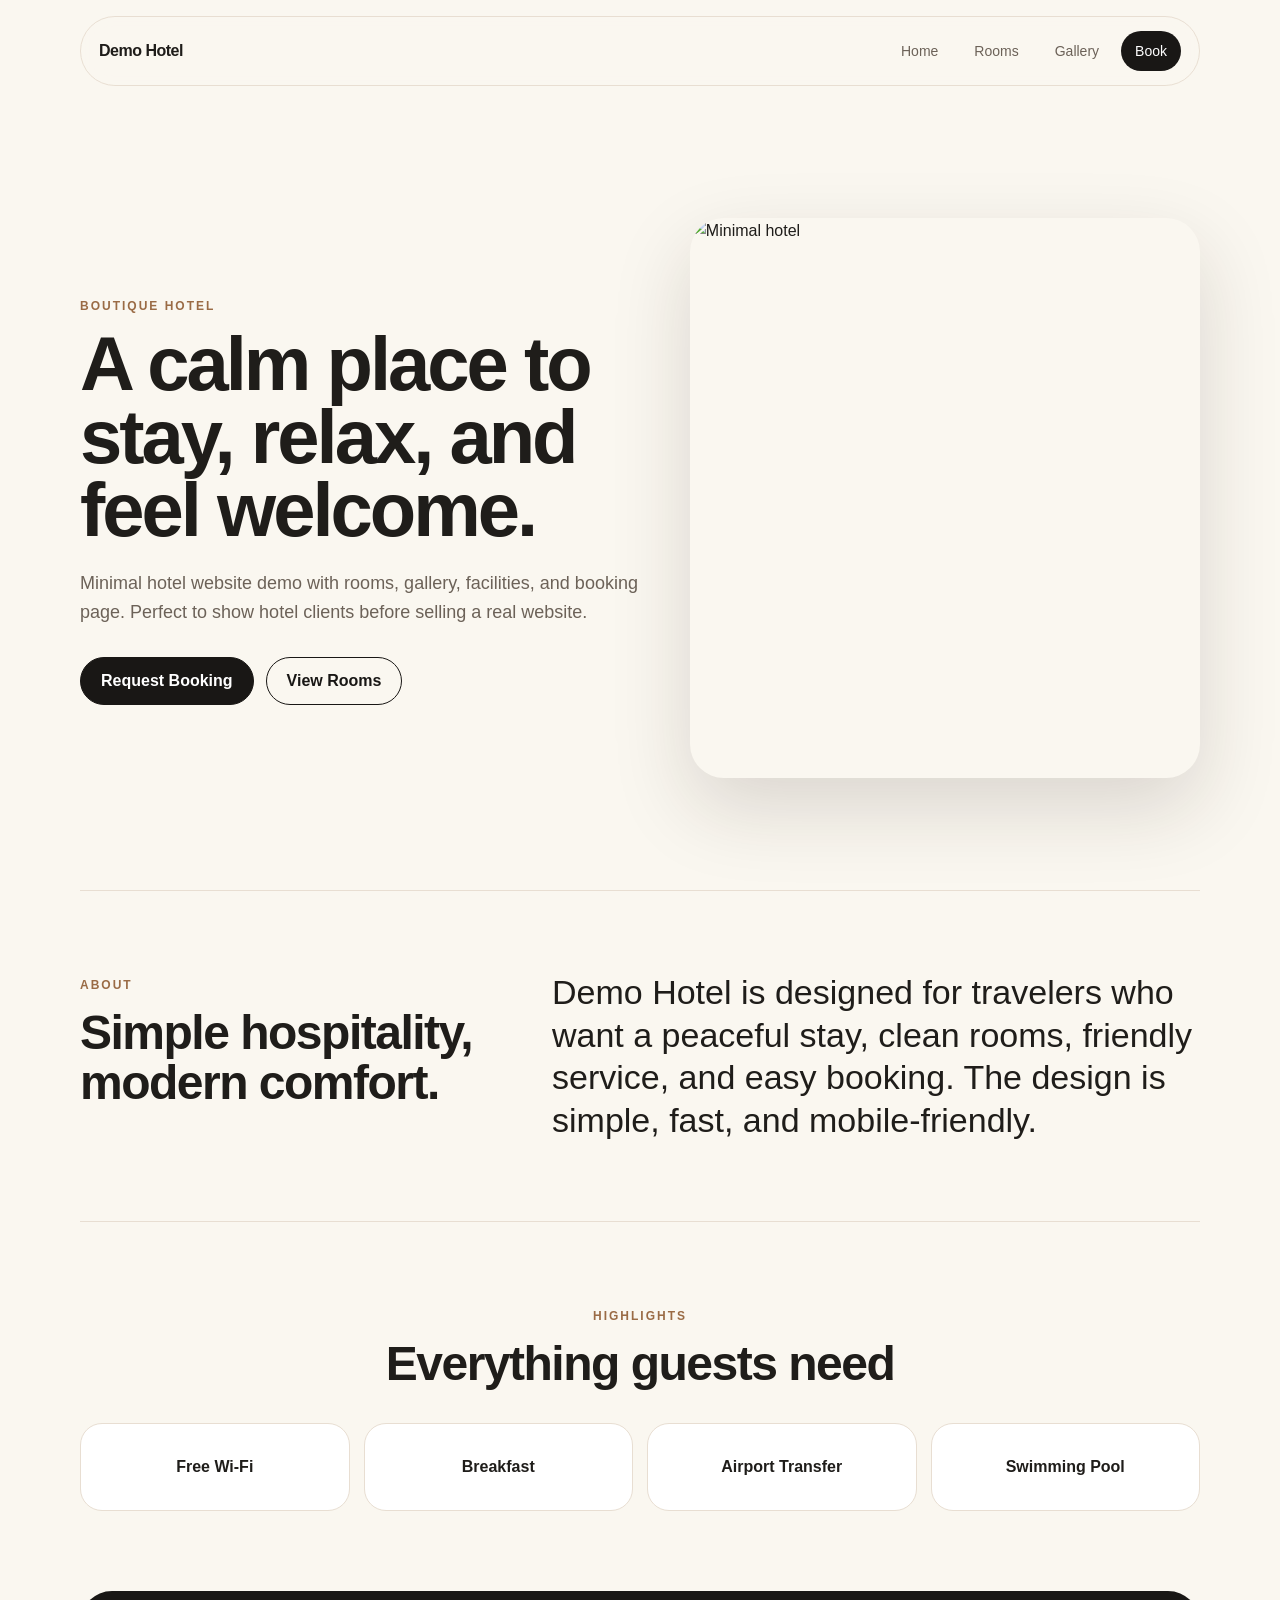
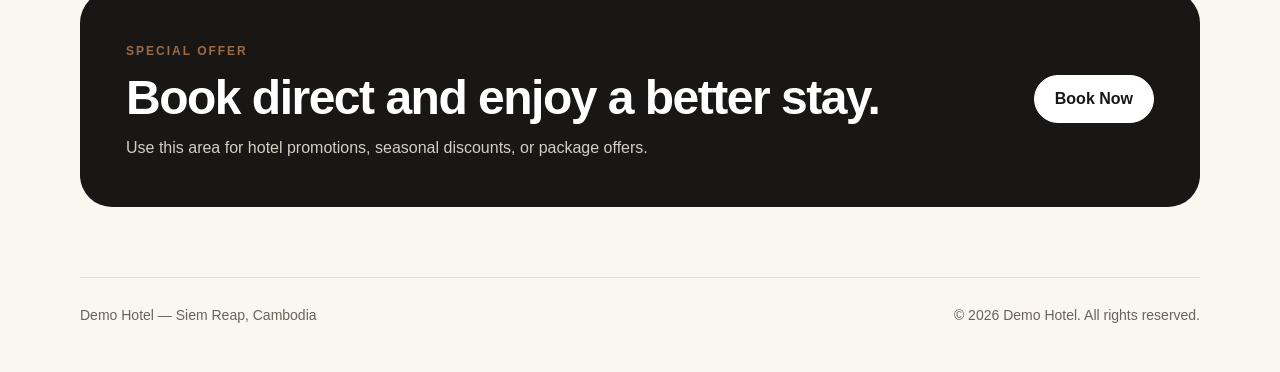
==== index.html @ 99134da5 "first upload" ====
<!DOCTYPE html>
<html lang="en">
<head>
  <meta charset="UTF-8" />
  <meta name="viewport" content="width=device-width, initial-scale=1.0" />
  <title>Demo Hotel | Minimal Boutique Stay</title>
  <link rel="stylesheet" href="style.css" />
</head>
<body>
  <header class="header">
    <a href="index.html" class="logo">Demo Hotel</a>
    <button class="menu-btn" id="menuBtn">☰</button>
    <nav class="nav" id="navMenu">
      <a href="index.html">Home</a>
      <a href="rooms.html">Rooms</a>
      <a href="gallery.html">Gallery</a>
      <a href="booking.html" class="nav-cta">Book</a>
    </nav>
  </header>

  <main>
    <section class="hero">
      <div class="hero-text reveal">
        <span class="eyebrow">Boutique Hotel</span>
        <h1>A calm place to stay, relax, and feel welcome.</h1>
        <p>Minimal hotel website demo with rooms, gallery, facilities, and booking page. Perfect to show hotel clients before selling a real website.</p>
        <div class="hero-actions">
          <a href="booking.html" class="btn primary">Request Booking</a>
          <a href="rooms.html" class="btn secondary">View Rooms</a>
        </div>
      </div>
      <div class="hero-card reveal">
        <img src="https://images.unsplash.com/photo-1564501049412-61c2a3083791?auto=format&fit=crop&w=1200&q=80" alt="Minimal hotel" />
      </div>
    </section>

    <section class="section two-col">
      <div class="reveal">
        <span class="eyebrow">About</span>
        <h2>Simple hospitality, modern comfort.</h2>
      </div>
      <p class="large-text reveal">Demo Hotel is designed for travelers who want a peaceful stay, clean rooms, friendly service, and easy booking. The design is simple, fast, and mobile-friendly.</p>
    </section>

    <section class="section">
      <div class="section-head reveal">
        <span class="eyebrow">Highlights</span>
        <h2>Everything guests need</h2>
      </div>
      <div class="feature-grid">
        <div class="feature reveal">Free Wi-Fi</div>
        <div class="feature reveal">Breakfast</div>
        <div class="feature reveal">Airport Transfer</div>
        <div class="feature reveal">Swimming Pool</div>
      </div>
    </section>

    <section class="section split-box reveal">
      <div>
        <span class="eyebrow">Special Offer</span>
        <h2>Book direct and enjoy a better stay.</h2>
        <p>Use this area for hotel promotions, seasonal discounts, or package offers.</p>
      </div>
      <a href="booking.html" class="btn primary">Book Now</a>
    </section>
  </main>

  <footer class="footer">
    <p>Demo Hotel — Siem Reap, Cambodia</p>
    <p>© 2026 Demo Hotel. All rights reserved.</p>
  </footer>

  <script src="script.js"></script>
</body>
</html>
---- style.css ----
* {
  margin: 0;
  padding: 0;
  box-sizing: border-box;
}

:root {
  --bg: #faf7f0;
  --card: #ffffff;
  --text: #1f1d1a;
  --muted: #6c6258;
  --line: #e8ded2;
  --accent: #9a6b45;
  --dark: #191715;
}

html {
  scroll-behavior: smooth;
}

body {
  font-family: Arial, Helvetica, sans-serif;
  background: var(--bg);
  color: var(--text);
  line-height: 1.6;
}

img {
  max-width: 100%;
  display: block;
}

.header {
  width: min(1120px, calc(100% - 32px));
  margin: 16px auto 0;
  padding: 14px 18px;
  display: flex;
  align-items: center;
  justify-content: space-between;
  position: sticky;
  top: 16px;
  background: rgba(250, 247, 240, 0.9);
  backdrop-filter: blur(14px);
  border: 1px solid var(--line);
  border-radius: 999px;
  z-index: 20;
}

.logo {
  color: var(--text);
  text-decoration: none;
  font-weight: 800;
  letter-spacing: -0.5px;
}

.nav {
  display: flex;
  align-items: center;
  gap: 8px;
}

.nav a {
  color: var(--muted);
  text-decoration: none;
  padding: 9px 14px;
  border-radius: 999px;
  font-size: 14px;
}

.nav a:hover,
.nav .nav-cta {
  color: white;
  background: var(--dark);
}

.menu-btn {
  display: none;
  border: 0;
  background: var(--dark);
  color: white;
  width: 40px;
  height: 40px;
  border-radius: 50%;
  font-size: 19px;
}

.hero,
.section,
.page-title {
  width: min(1120px, calc(100% - 32px));
  margin: 0 auto;
}

.hero {
  min-height: calc(100vh - 96px);
  display: grid;
  grid-template-columns: 1.05fr 0.95fr;
  gap: 46px;
  align-items: center;
  padding: 80px 0 60px;
}

.eyebrow {
  display: inline-block;
  color: var(--accent);
  font-size: 12px;
  font-weight: 800;
  letter-spacing: 2px;
  text-transform: uppercase;
  margin-bottom: 12px;
}

h1 {
  font-size: clamp(42px, 7vw, 76px);
  line-height: 0.96;
  letter-spacing: -3px;
  margin-bottom: 22px;
}

h2 {
  font-size: clamp(30px, 4vw, 48px);
  line-height: 1.05;
  letter-spacing: -1.5px;
}

p {
  color: var(--muted);
}

.hero-text p {
  max-width: 560px;
  font-size: 18px;
}

.hero-actions {
  display: flex;
  gap: 12px;
  margin-top: 30px;
  flex-wrap: wrap;
}

.btn {
  display: inline-flex;
  justify-content: center;
  align-items: center;
  min-height: 48px;
  padding: 0 20px;
  border-radius: 999px;
  text-decoration: none;
  font-weight: 700;
  border: 1px solid var(--dark);
}

.btn.primary {
  background: var(--dark);
  color: white;
}

.btn.secondary {
  color: var(--dark);
}

.hero-card img {
  height: 560px;
  width: 100%;
  object-fit: cover;
  border-radius: 34px;
  box-shadow: 0 30px 80px rgba(40, 30, 20, 0.15);
}

.section {
  padding: 80px 0;
}

.two-col {
  display: grid;
  grid-template-columns: 0.8fr 1.2fr;
  gap: 40px;
  border-top: 1px solid var(--line);
  border-bottom: 1px solid var(--line);
}

.large-text {
  font-size: clamp(22px, 3vw, 34px);
  line-height: 1.25;
  color: var(--text);
}

.section-head {
  text-align: center;
  margin-bottom: 34px;
}

.feature-grid {
  display: grid;
  grid-template-columns: repeat(4, 1fr);
  gap: 14px;
}

.feature {
  background: var(--card);
  border: 1px solid var(--line);
  border-radius: 22px;
  padding: 30px;
  text-align: center;
  font-weight: 700;
}

.split-box {
  background: var(--dark);
  color: white;
  padding: 46px;
  border-radius: 32px;
  display: flex;
  align-items: center;
  justify-content: space-between;
  gap: 24px;
  margin-bottom: 70px;
}

.split-box p {
  color: #d4cdc4;
  margin-top: 12px;
}

.split-box .btn.primary {
  background: white;
  color: var(--dark);
  border-color: white;
  flex-shrink: 0;
}

.page-title {
  padding: 88px 0 30px;
  text-align: center;
}

.page-title p {
  max-width: 640px;
  margin: 0 auto;
  font-size: 18px;
}

.room-grid {
  display: grid;
  gap: 22px;
}

.room-card {
  display: grid;
  grid-template-columns: 320px 1fr;
  gap: 28px;
  background: var(--card);
  border: 1px solid var(--line);
  border-radius: 28px;
  padding: 18px;
  align-items: center;
}

.room-card img {
  height: 230px;
  width: 100%;
  object-fit: cover;
  border-radius: 20px;
}

.room-card p {
  margin: 12px 0;
}

.room-card strong {
  display: block;
  margin-bottom: 10px;
  color: var(--accent);
}

.text-link {
  color: var(--dark);
  font-weight: 800;
  text-decoration: none;
}

.gallery-grid {
  display: grid;
  grid-template-columns: repeat(3, 1fr);
  gap: 16px;
}

.gallery-grid img {
  width: 100%;
  height: 310px;
  object-fit: cover;
  border-radius: 24px;
}

.booking-layout {
  display: grid;
  grid-template-columns: 1.2fr 0.8fr;
  gap: 24px;
  align-items: start;
}

.booking-form,
.contact-box {
  background: var(--card);
  border: 1px solid var(--line);
  border-radius: 28px;
  padding: 26px;
}

.booking-form {
  display: grid;
  gap: 16px;
}

.booking-form label {
  display: grid;
  gap: 8px;
  font-weight: 700;
}

.form-row {
  display: grid;
  grid-template-columns: 1fr 1fr;
  gap: 14px;
}

input,
select,
button {
  width: 100%;
  border: 1px solid var(--line);
  background: #fffaf4;
  padding: 15px 16px;
  border-radius: 16px;
  font: inherit;
}

button {
  background: var(--dark);
  color: white;
  cursor: pointer;
  font-weight: 800;
}

.contact-box h2 {
  margin-bottom: 18px;
}

.contact-box p {
  margin-bottom: 12px;
}

.footer {
  width: min(1120px, calc(100% - 32px));
  margin: 0 auto 20px;
  padding: 26px 0;
  border-top: 1px solid var(--line);
  display: flex;
  justify-content: space-between;
  gap: 20px;
  font-size: 14px;
}

.reveal {
  opacity: 0;
  transform: translateY(24px);
  transition: 0.7s ease;
}

.reveal.active {
  opacity: 1;
  transform: translateY(0);
}

@media (max-width: 820px) {
  .menu-btn {
    display: block;
  }

  .nav {
    display: none;
    position: absolute;
    top: 62px;
    left: 0;
    right: 0;
    background: var(--bg);
    border: 1px solid var(--line);
    border-radius: 24px;
    padding: 12px;
    flex-direction: column;
    align-items: stretch;
  }

  .nav.show {
    display: flex;
  }

  .nav a {
    text-align: center;
  }

  .hero,
  .two-col,
  .booking-layout,
  .room-card {
    grid-template-columns: 1fr;
  }

  .hero {
    padding-top: 60px;
  }

  .hero-card img {
    height: 380px;
  }

  .feature-grid,
  .gallery-grid {
    grid-template-columns: 1fr 1fr;
  }

  .split-box,
  .footer {
    flex-direction: column;
    align-items: flex-start;
  }
}

@media (max-width: 520px) {
  .header,
  .hero,
  .section,
  .page-title,
  .footer {
    width: min(100% - 22px, 1120px);
  }

  h1 {
    letter-spacing: -2px;
  }

  .hero-actions,
  .form-row,
  .feature-grid,
  .gallery-grid {
    grid-template-columns: 1fr;
  }

  .btn {
    width: 100%;
  }

  .section {
    padding: 56px 0;
  }

  .gallery-grid img,
  .hero-card img {
    height: 280px;
  }

  .split-box {
    padding: 28px;
  }
}
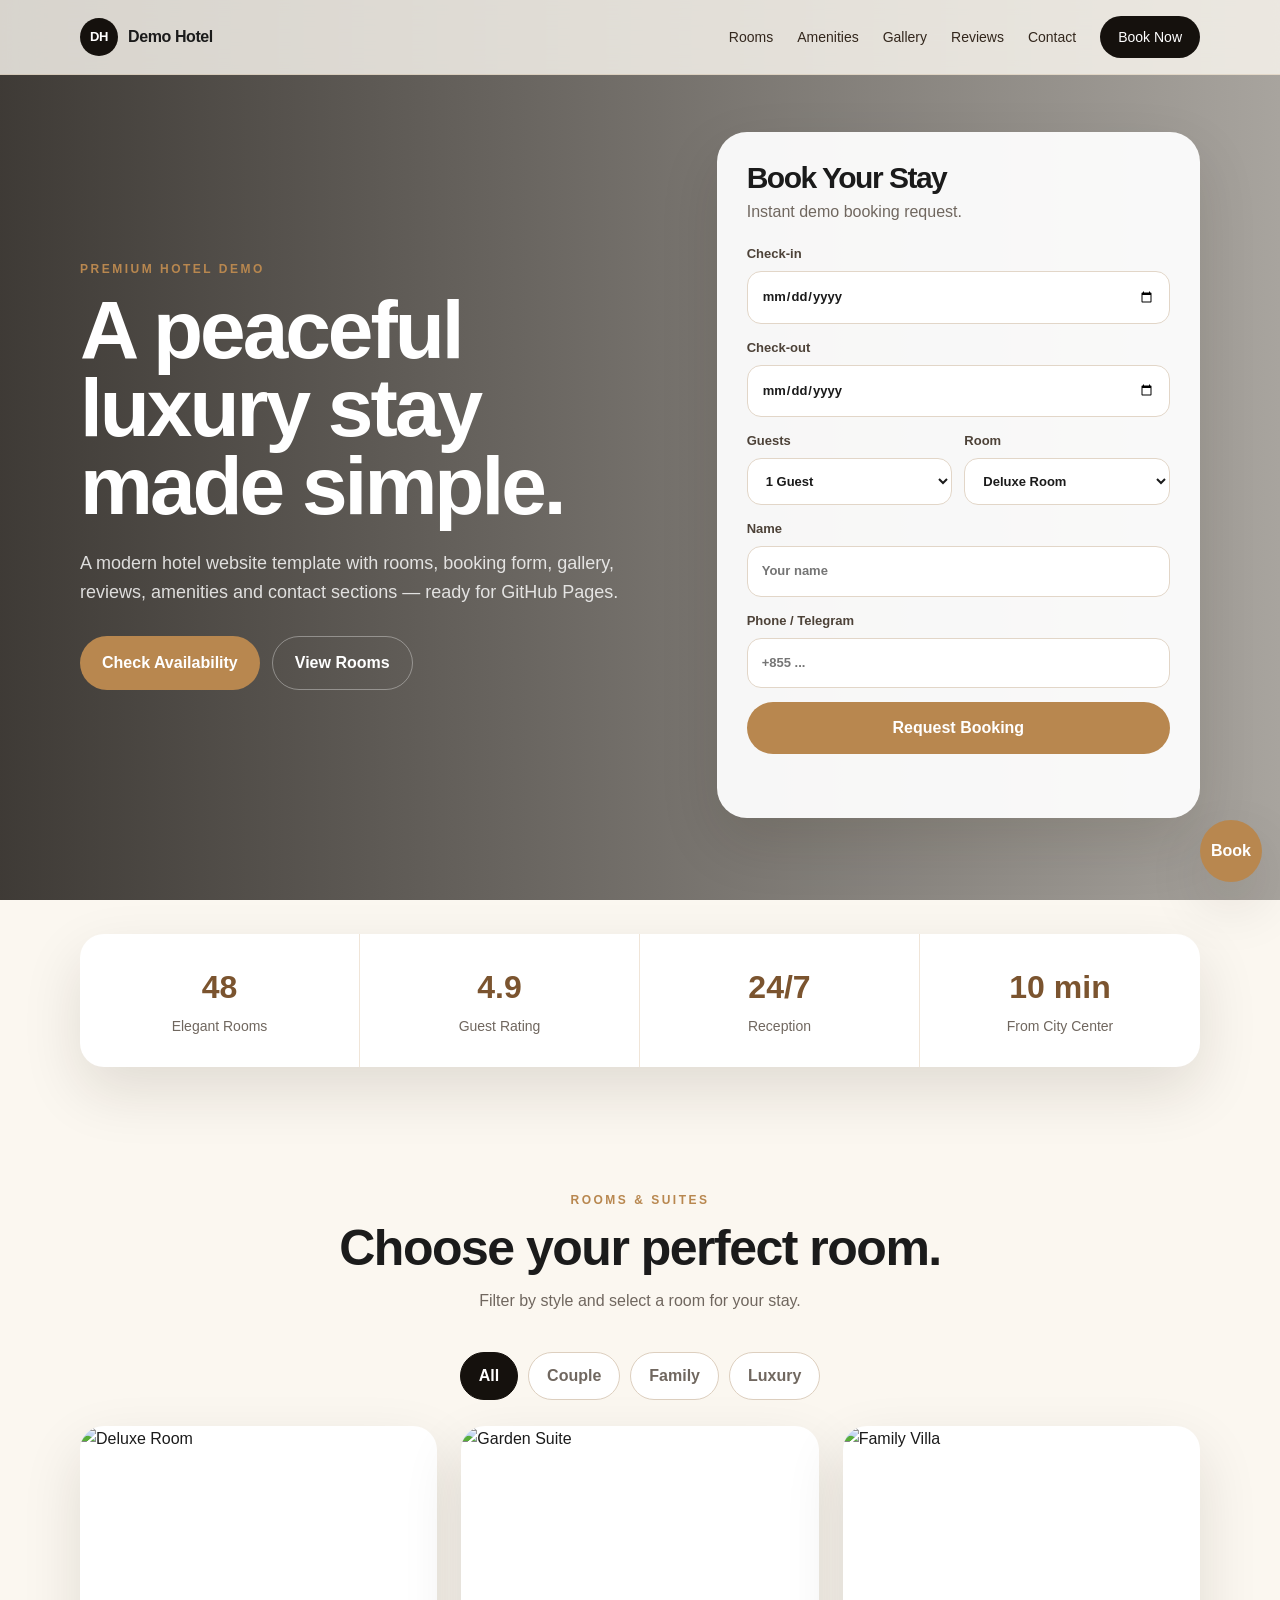
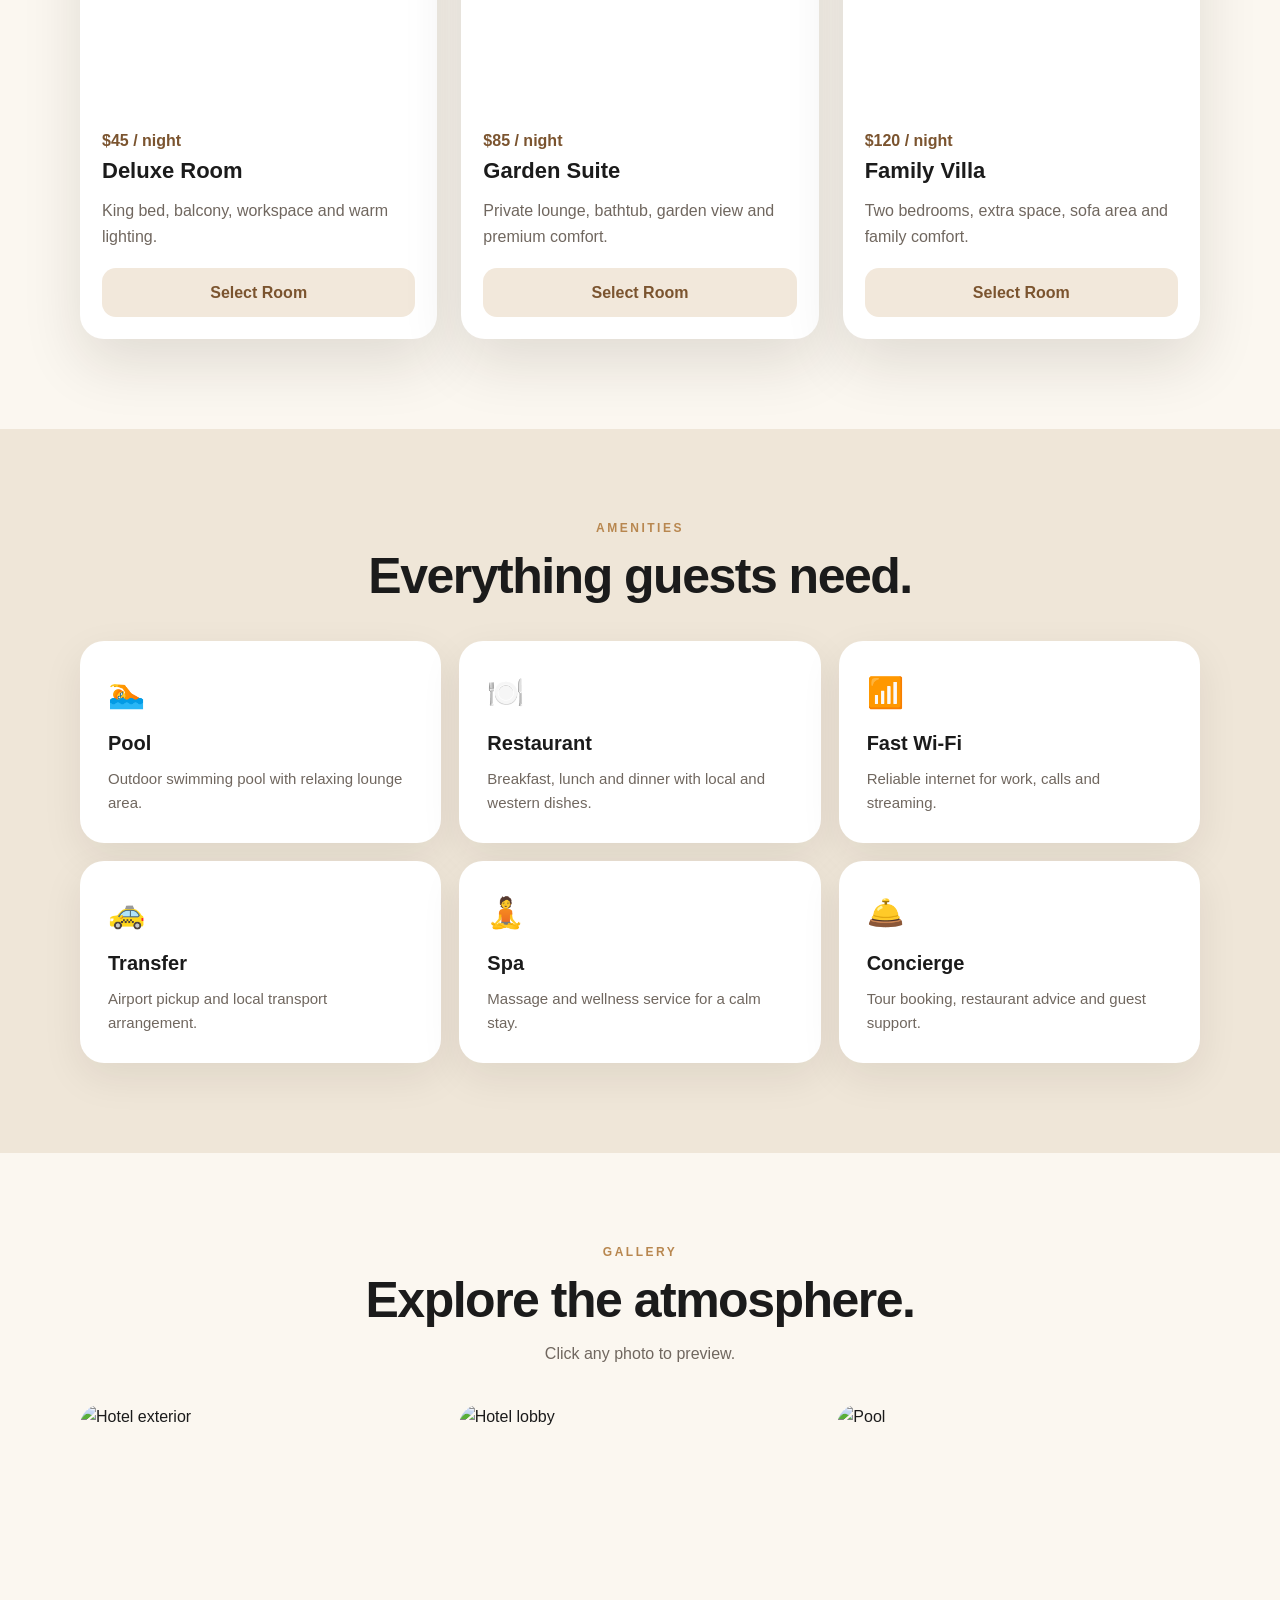
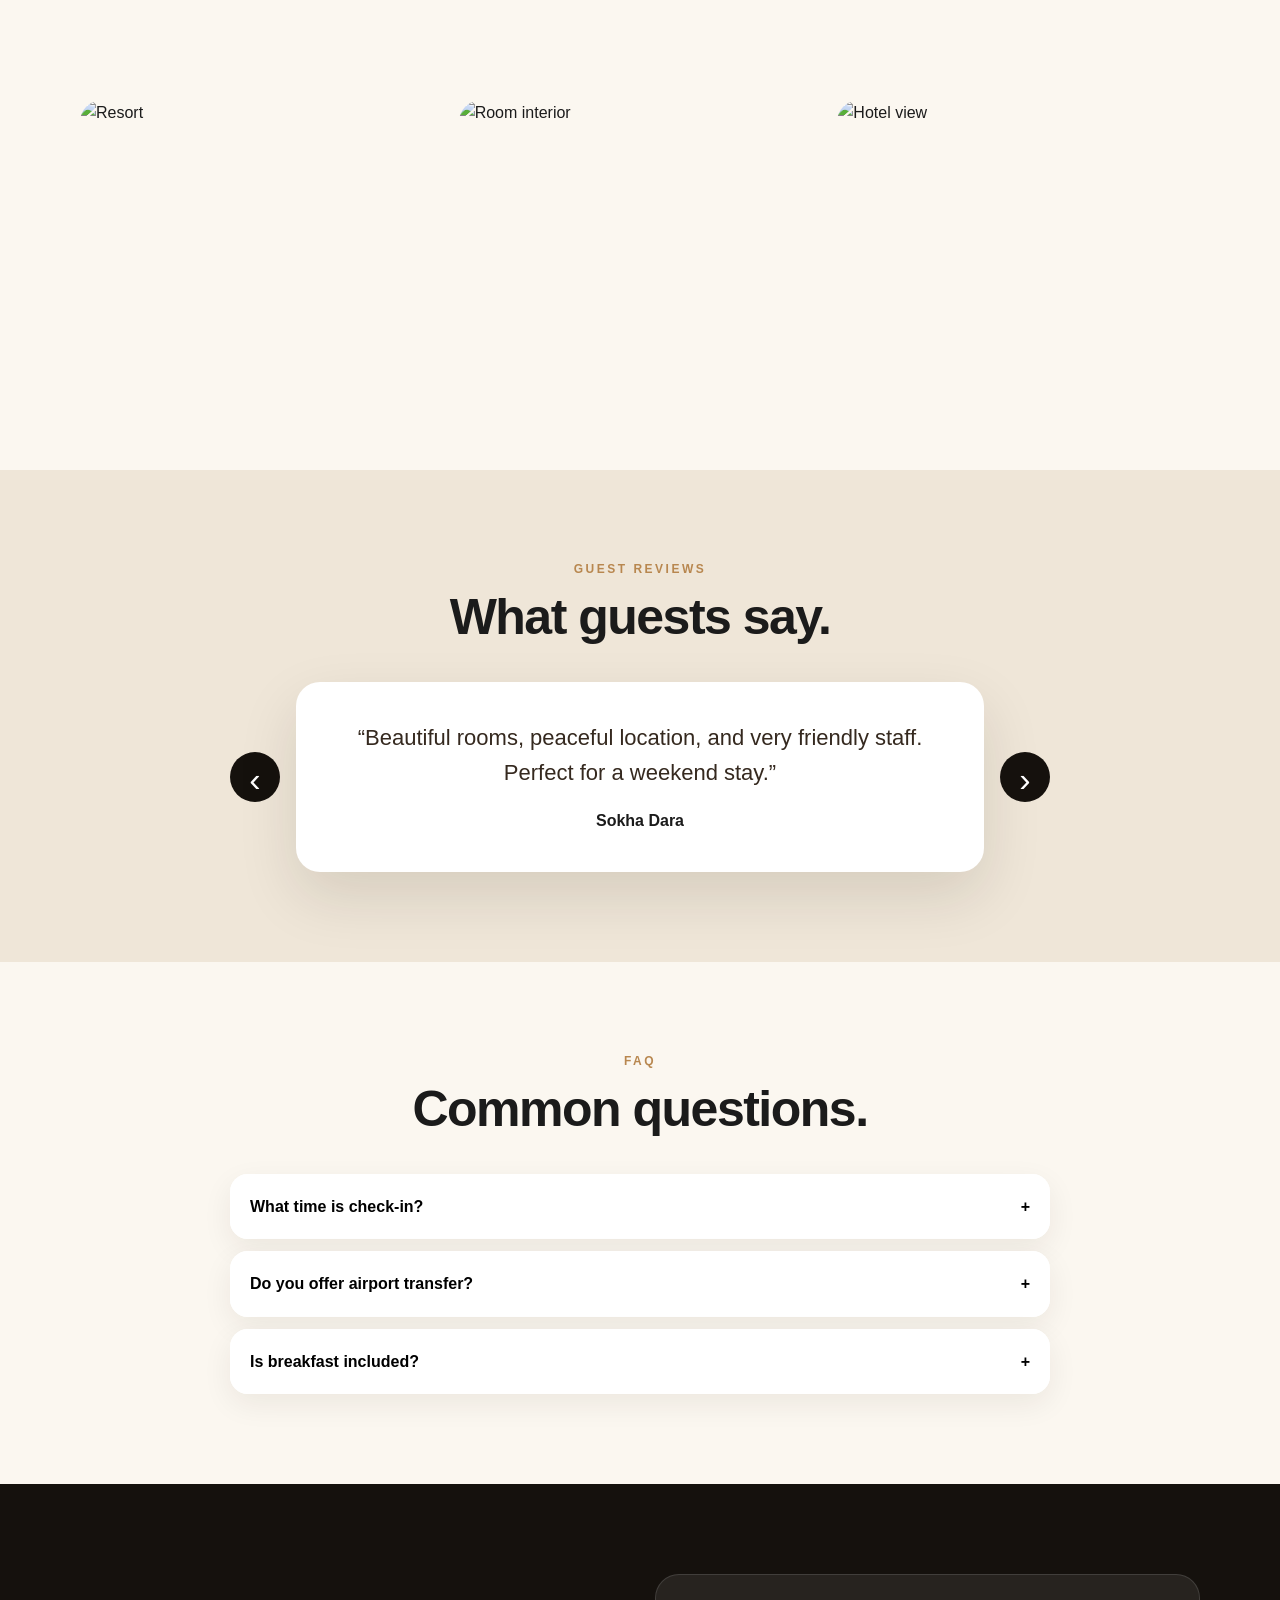
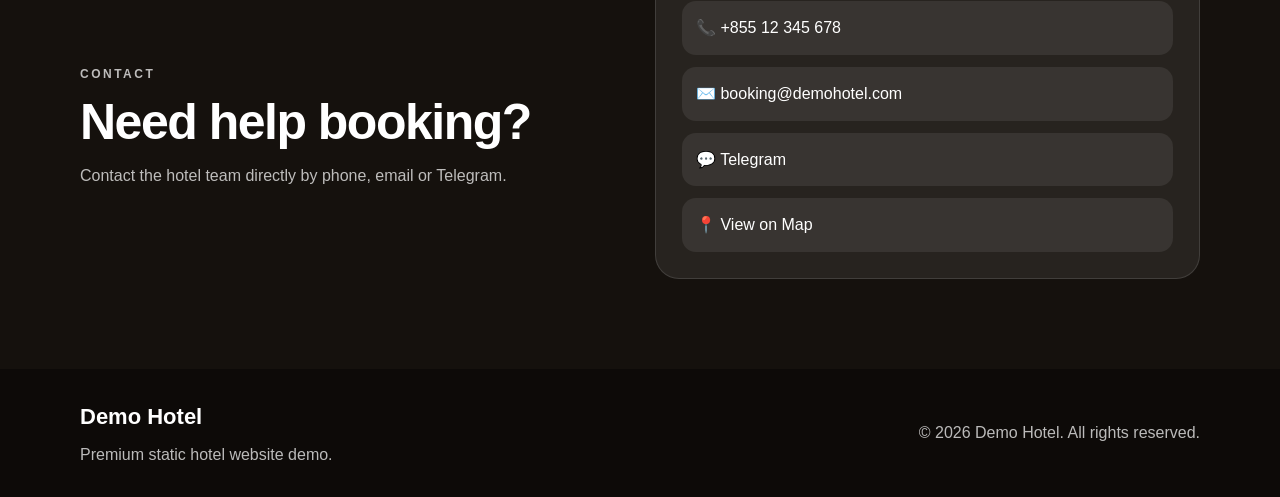
==== commit 88af61f5: "new website update" ====
--- a/index.html
+++ b/index.html
@@ -3,71 +3,259 @@
 <head>
   <meta charset="UTF-8" />
   <meta name="viewport" content="width=device-width, initial-scale=1.0" />
-  <title>Demo Hotel | Minimal Boutique Stay</title>
+  <title>Demo Hotel | Premium Stay</title>
+  <meta name="description" content="Premium hotel demo website built with HTML, CSS and JavaScript." />
+  <link rel="preconnect" href="https://images.unsplash.com" />
   <link rel="stylesheet" href="style.css" />
 </head>
 <body>
-  <header class="header">
-    <a href="index.html" class="logo">Demo Hotel</a>
-    <button class="menu-btn" id="menuBtn">☰</button>
-    <nav class="nav" id="navMenu">
-      <a href="index.html">Home</a>
-      <a href="rooms.html">Rooms</a>
-      <a href="gallery.html">Gallery</a>
-      <a href="booking.html" class="nav-cta">Book</a>
-    </nav>
+  <header class="site-header" id="top">
+    <div class="container nav-wrap">
+      <a href="#top" class="brand">
+        <span class="brand-mark">DH</span>
+        <span>Demo Hotel</span>
+      </a>
+
+      <button class="menu-toggle" id="menuToggle" aria-label="Open menu">☰</button>
+
+      <nav class="nav" id="navMenu">
+        <a href="#rooms">Rooms</a>
+        <a href="#amenities">Amenities</a>
+        <a href="#gallery">Gallery</a>
+        <a href="#reviews">Reviews</a>
+        <a href="#contact">Contact</a>
+        <a href="#booking" class="nav-btn">Book Now</a>
+      </nav>
+    </div>
   </header>
 
   <main>
     <section class="hero">
-      <div class="hero-text reveal">
-        <span class="eyebrow">Boutique Hotel</span>
-        <h1>A calm place to stay, relax, and feel welcome.</h1>
-        <p>Minimal hotel website demo with rooms, gallery, facilities, and booking page. Perfect to show hotel clients before selling a real website.</p>
-        <div class="hero-actions">
-          <a href="booking.html" class="btn primary">Request Booking</a>
-          <a href="rooms.html" class="btn secondary">View Rooms</a>
-        </div>
-      </div>
-      <div class="hero-card reveal">
-        <img src="https://images.unsplash.com/photo-1564501049412-61c2a3083791?auto=format&fit=crop&w=1200&q=80" alt="Minimal hotel" />
-      </div>
-    </section>
-
-    <section class="section two-col">
-      <div class="reveal">
-        <span class="eyebrow">About</span>
-        <h2>Simple hospitality, modern comfort.</h2>
-      </div>
-      <p class="large-text reveal">Demo Hotel is designed for travelers who want a peaceful stay, clean rooms, friendly service, and easy booking. The design is simple, fast, and mobile-friendly.</p>
-    </section>
-
-    <section class="section">
-      <div class="section-head reveal">
-        <span class="eyebrow">Highlights</span>
-        <h2>Everything guests need</h2>
-      </div>
-      <div class="feature-grid">
-        <div class="feature reveal">Free Wi-Fi</div>
-        <div class="feature reveal">Breakfast</div>
-        <div class="feature reveal">Airport Transfer</div>
-        <div class="feature reveal">Swimming Pool</div>
-      </div>
-    </section>
-
-    <section class="section split-box reveal">
+      <div class="hero-bg"></div>
+      <div class="container hero-grid">
+        <div class="hero-content reveal">
+          <p class="eyebrow">Premium Hotel Demo</p>
+          <h1>A peaceful luxury stay made simple.</h1>
+          <p class="hero-text">A modern hotel website template with rooms, booking form, gallery, reviews, amenities and contact sections — ready for GitHub Pages.</p>
+          <div class="hero-actions">
+            <a href="#booking" class="btn primary">Check Availability</a>
+            <a href="#rooms" class="btn ghost">View Rooms</a>
+          </div>
+        </div>
+
+        <div class="booking-card reveal" id="booking">
+          <h2>Book Your Stay</h2>
+          <p>Instant demo booking request.</p>
+          <form id="bookingForm">
+            <label>
+              Check-in
+              <input type="date" id="checkin" required />
+            </label>
+            <label>
+              Check-out
+              <input type="date" id="checkout" required />
+            </label>
+            <div class="form-row">
+              <label>
+                Guests
+                <select id="guests">
+                  <option>1 Guest</option>
+                  <option>2 Guests</option>
+                  <option>3 Guests</option>
+                  <option>4 Guests</option>
+                  <option>5+ Guests</option>
+                </select>
+              </label>
+              <label>
+                Room
+                <select id="roomType">
+                  <option>Deluxe Room</option>
+                  <option>Garden Suite</option>
+                  <option>Family Villa</option>
+                </select>
+              </label>
+            </div>
+            <label>
+              Name
+              <input type="text" id="guestName" placeholder="Your name" required />
+            </label>
+            <label>
+              Phone / Telegram
+              <input type="text" id="guestPhone" placeholder="+855 ..." required />
+            </label>
+            <button class="btn primary full" type="submit">Request Booking</button>
+            <p class="form-message" id="formMessage"></p>
+          </form>
+        </div>
+      </div>
+    </section>
+
+    <section class="stats section-small">
+      <div class="container stats-grid reveal">
+        <div><strong>48</strong><span>Elegant Rooms</span></div>
+        <div><strong>4.9</strong><span>Guest Rating</span></div>
+        <div><strong>24/7</strong><span>Reception</span></div>
+        <div><strong>10 min</strong><span>From City Center</span></div>
+      </div>
+    </section>
+
+    <section class="section" id="rooms">
+      <div class="container">
+        <div class="section-head reveal">
+          <p class="eyebrow">Rooms & Suites</p>
+          <h2>Choose your perfect room.</h2>
+          <p>Filter by style and select a room for your stay.</p>
+        </div>
+
+        <div class="filters reveal">
+          <button class="filter-btn active" data-filter="all">All</button>
+          <button class="filter-btn" data-filter="couple">Couple</button>
+          <button class="filter-btn" data-filter="family">Family</button>
+          <button class="filter-btn" data-filter="luxury">Luxury</button>
+        </div>
+
+        <div class="room-grid">
+          <article class="room-card reveal" data-category="couple luxury">
+            <img src="https://images.unsplash.com/photo-1590490360182-c33d57733427?auto=format&fit=crop&w=1000&q=80" alt="Deluxe Room" />
+            <div class="room-body">
+              <span class="price">$45 / night</span>
+              <h3>Deluxe Room</h3>
+              <p>King bed, balcony, workspace and warm lighting.</p>
+              <button class="select-room" data-room="Deluxe Room">Select Room</button>
+            </div>
+          </article>
+
+          <article class="room-card reveal" data-category="luxury">
+            <img src="https://images.unsplash.com/photo-1611892440504-42a792e24d32?auto=format&fit=crop&w=1000&q=80" alt="Garden Suite" />
+            <div class="room-body">
+              <span class="price">$85 / night</span>
+              <h3>Garden Suite</h3>
+              <p>Private lounge, bathtub, garden view and premium comfort.</p>
+              <button class="select-room" data-room="Garden Suite">Select Room</button>
+            </div>
+          </article>
+
+          <article class="room-card reveal" data-category="family">
+            <img src="https://images.unsplash.com/photo-1566665797739-1674de7a421a?auto=format&fit=crop&w=1000&q=80" alt="Family Villa" />
+            <div class="room-body">
+              <span class="price">$120 / night</span>
+              <h3>Family Villa</h3>
+              <p>Two bedrooms, extra space, sofa area and family comfort.</p>
+              <button class="select-room" data-room="Family Villa">Select Room</button>
+            </div>
+          </article>
+        </div>
+      </div>
+    </section>
+
+    <section class="section muted" id="amenities">
+      <div class="container">
+        <div class="section-head reveal">
+          <p class="eyebrow">Amenities</p>
+          <h2>Everything guests need.</h2>
+        </div>
+
+        <div class="amenity-grid">
+          <div class="amenity reveal">🏊 <h3>Pool</h3><p>Outdoor swimming pool with relaxing lounge area.</p></div>
+          <div class="amenity reveal">🍽️ <h3>Restaurant</h3><p>Breakfast, lunch and dinner with local and western dishes.</p></div>
+          <div class="amenity reveal">📶 <h3>Fast Wi-Fi</h3><p>Reliable internet for work, calls and streaming.</p></div>
+          <div class="amenity reveal">🚕 <h3>Transfer</h3><p>Airport pickup and local transport arrangement.</p></div>
+          <div class="amenity reveal">🧘 <h3>Spa</h3><p>Massage and wellness service for a calm stay.</p></div>
+          <div class="amenity reveal">🛎️ <h3>Concierge</h3><p>Tour booking, restaurant advice and guest support.</p></div>
+        </div>
+      </div>
+    </section>
+
+    <section class="section" id="gallery">
+      <div class="container">
+        <div class="section-head reveal">
+          <p class="eyebrow">Gallery</p>
+          <h2>Explore the atmosphere.</h2>
+          <p>Click any photo to preview.</p>
+        </div>
+        <div class="gallery-grid">
+          <img class="gallery-img reveal" src="https://images.unsplash.com/photo-1551882547-ff40c63fe5fa?auto=format&fit=crop&w=900&q=80" alt="Hotel exterior" />
+          <img class="gallery-img reveal" src="https://images.unsplash.com/photo-1566073771259-6a8506099945?auto=format&fit=crop&w=900&q=80" alt="Hotel lobby" />
+          <img class="gallery-img reveal" src="https://images.unsplash.com/photo-1540541338287-41700207dee6?auto=format&fit=crop&w=900&q=80" alt="Pool" />
+          <img class="gallery-img reveal" src="https://images.unsplash.com/photo-1571896349842-33c89424de2d?auto=format&fit=crop&w=900&q=80" alt="Resort" />
+          <img class="gallery-img reveal" src="https://images.unsplash.com/photo-1584132967334-10e028bd69f7?auto=format&fit=crop&w=900&q=80" alt="Room interior" />
+          <img class="gallery-img reveal" src="https://images.unsplash.com/photo-1520250497591-112f2f40a3f4?auto=format&fit=crop&w=900&q=80" alt="Hotel view" />
+        </div>
+      </div>
+    </section>
+
+    <section class="section muted" id="reviews">
+      <div class="container">
+        <div class="section-head reveal">
+          <p class="eyebrow">Guest Reviews</p>
+          <h2>What guests say.</h2>
+        </div>
+        <div class="review-slider reveal">
+          <button class="slider-btn" id="prevReview">‹</button>
+          <div class="review-card">
+            <p id="reviewText">“Beautiful rooms, peaceful location, and very friendly staff. Perfect for a weekend stay.”</p>
+            <strong id="reviewName">Sokha Dara</strong>
+          </div>
+          <button class="slider-btn" id="nextReview">›</button>
+        </div>
+      </div>
+    </section>
+
+    <section class="section faq-section">
+      <div class="container">
+        <div class="section-head reveal">
+          <p class="eyebrow">FAQ</p>
+          <h2>Common questions.</h2>
+        </div>
+        <div class="faq-list reveal">
+          <div class="faq-item">
+            <button>What time is check-in? <span>+</span></button>
+            <p>Check-in starts from 2:00 PM. Early check-in depends on availability.</p>
+          </div>
+          <div class="faq-item">
+            <button>Do you offer airport transfer? <span>+</span></button>
+            <p>Yes, airport transfer can be arranged before arrival.</p>
+          </div>
+          <div class="faq-item">
+            <button>Is breakfast included? <span>+</span></button>
+            <p>Breakfast is included for selected room packages.</p>
+          </div>
+        </div>
+      </div>
+    </section>
+
+    <section class="section contact" id="contact">
+      <div class="container contact-grid reveal">
+        <div>
+          <p class="eyebrow">Contact</p>
+          <h2>Need help booking?</h2>
+          <p>Contact the hotel team directly by phone, email or Telegram.</p>
+        </div>
+        <div class="contact-card">
+          <a href="tel:+85512345678">📞 +855 12 345 678</a>
+          <a href="mailto:booking@demohotel.com">✉️ booking@demohotel.com</a>
+          <a href="https://t.me/" target="_blank">💬 Telegram</a>
+          <a href="https://maps.google.com" target="_blank">📍 View on Map</a>
+        </div>
+      </div>
+    </section>
+  </main>
+
+  <div class="lightbox" id="lightbox">
+    <button id="closeLightbox">×</button>
+    <img id="lightboxImg" alt="Gallery preview" />
+  </div>
+
+  <a href="#booking" class="floating-book">Book</a>
+
+  <footer class="footer">
+    <div class="container footer-grid">
       <div>
-        <span class="eyebrow">Special Offer</span>
-        <h2>Book direct and enjoy a better stay.</h2>
-        <p>Use this area for hotel promotions, seasonal discounts, or package offers.</p>
-      </div>
-      <a href="booking.html" class="btn primary">Book Now</a>
-    </section>
-  </main>
-
-  <footer class="footer">
-    <p>Demo Hotel — Siem Reap, Cambodia</p>
-    <p>© 2026 Demo Hotel. All rights reserved.</p>
+        <h3>Demo Hotel</h3>
+        <p>Premium static hotel website demo.</p>
+      </div>
+      <p>© 2026 Demo Hotel. All rights reserved.</p>
+    </div>
   </footer>
 
   <script src="script.js"></script>
--- a/style.css
+++ b/style.css
@@ -1,466 +1,151 @@
-* {
-  margin: 0;
-  padding: 0;
-  box-sizing: border-box;
+:root {
+  --bg: #fbf7f0;
+  --card: #ffffff;
+  --text: #1b1b1b;
+  --muted: #70675f;
+  --gold: #b8874f;
+  --gold-dark: #7b542f;
+  --soft: #efe6d8;
+  --dark: #15110d;
+  --radius: 24px;
+  --shadow: 0 24px 60px rgba(37, 24, 12, 0.12);
 }
 
-:root {
-  --bg: #faf7f0;
-  --card: #ffffff;
-  --text: #1f1d1a;
-  --muted: #6c6258;
-  --line: #e8ded2;
-  --accent: #9a6b45;
-  --dark: #191715;
+* { box-sizing: border-box; margin: 0; padding: 0; }
+html { scroll-behavior: smooth; }
+body {
+  font-family: Arial, Helvetica, sans-serif;
+  color: var(--text);
+  background: var(--bg);
+  line-height: 1.6;
+}
+img { max-width: 100%; display: block; }
+a { color: inherit; text-decoration: none; }
+button, input, select { font: inherit; }
+.container { width: min(1120px, 92%); margin: auto; }
+
+.site-header {
+  position: fixed;
+  top: 0; left: 0; right: 0;
+  z-index: 50;
+  background: rgba(251, 247, 240, 0.82);
+  backdrop-filter: blur(18px);
+  border-bottom: 1px solid rgba(184, 135, 79, 0.16);
+}
+.nav-wrap { display: flex; align-items: center; justify-content: space-between; padding: 16px 0; }
+.brand { display: flex; align-items: center; gap: 10px; font-weight: 800; letter-spacing: -0.4px; }
+.brand-mark { width: 38px; height: 38px; border-radius: 50%; background: var(--dark); color: white; display: grid; place-items: center; font-size: 13px; }
+.nav { display: flex; align-items: center; gap: 24px; font-size: 14px; }
+.nav a { color: #33271d; }
+.nav-btn { background: var(--dark); color: white !important; padding: 10px 18px; border-radius: 999px; }
+.menu-toggle { display: none; border: none; background: var(--dark); color: white; width: 42px; height: 42px; border-radius: 50%; font-size: 20px; }
+
+.hero { position: relative; min-height: 100vh; padding: 120px 0 70px; overflow: hidden; }
+.hero-bg { position: absolute; inset: 0; background: linear-gradient(90deg, rgba(21,17,13,.82), rgba(21,17,13,.36)), url('https://images.unsplash.com/photo-1564501049412-61c2a3083791?auto=format&fit=crop&w=1800&q=80') center/cover; z-index: -1; }
+.hero-grid { display: grid; grid-template-columns: 1.1fr .9fr; gap: 46px; align-items: center; min-height: calc(100vh - 190px); }
+.hero-content { color: white; }
+.eyebrow { color: var(--gold); text-transform: uppercase; letter-spacing: 2.5px; font-size: 12px; font-weight: 800; margin-bottom: 12px; }
+h1 { font-size: clamp(42px, 7vw, 82px); line-height: .95; letter-spacing: -3px; margin-bottom: 24px; }
+h2 { font-size: clamp(30px, 4vw, 50px); line-height: 1.05; letter-spacing: -1.5px; margin-bottom: 14px; }
+h3 { font-size: 22px; margin-bottom: 8px; }
+.hero-text { max-width: 590px; color: rgba(255,255,255,.82); font-size: 18px; margin-bottom: 30px; }
+.hero-actions { display: flex; flex-wrap: wrap; gap: 12px; }
+.btn { display: inline-flex; justify-content: center; align-items: center; border: 0; cursor: pointer; min-height: 48px; padding: 13px 22px; border-radius: 999px; font-weight: 700; transition: .25s; }
+.btn:hover { transform: translateY(-2px); }
+.primary { background: var(--gold); color: white; }
+.ghost { border: 1px solid rgba(255,255,255,.35); color: white; }
+.full { width: 100%; }
+
+.booking-card { background: rgba(255,255,255,.94); border-radius: 30px; padding: 30px; box-shadow: var(--shadow); }
+.booking-card h2 { font-size: 30px; margin-bottom: 5px; }
+.booking-card > p { color: var(--muted); margin-bottom: 20px; }
+form { display: grid; gap: 14px; }
+label { display: grid; gap: 6px; font-size: 13px; font-weight: 700; color: #4d4238; }
+input, select { width: 100%; padding: 14px 14px; border-radius: 14px; border: 1px solid #e2d6c8; background: white; color: var(--text); outline: none; }
+input:focus, select:focus { border-color: var(--gold); box-shadow: 0 0 0 4px rgba(184,135,79,.14); }
+.form-row { display: grid; grid-template-columns: 1fr 1fr; gap: 12px; }
+.form-message { min-height: 20px; font-size: 14px; color: var(--gold-dark); font-weight: 700; }
+
+.section { padding: 90px 0; }
+.section-small { padding: 34px 0; }
+.muted { background: var(--soft); }
+.section-head { text-align: center; max-width: 680px; margin: 0 auto 38px; }
+.section-head p:not(.eyebrow) { color: var(--muted); }
+.stats-grid { display: grid; grid-template-columns: repeat(4, 1fr); background: var(--card); border-radius: var(--radius); box-shadow: var(--shadow); overflow: hidden; }
+.stats-grid div { padding: 28px; text-align: center; border-right: 1px solid #f0e5d8; }
+.stats-grid div:last-child { border-right: none; }
+.stats-grid strong { display: block; font-size: 32px; color: var(--gold-dark); }
+.stats-grid span { color: var(--muted); font-size: 14px; }
+
+.filters { display: flex; justify-content: center; gap: 10px; margin-bottom: 26px; flex-wrap: wrap; }
+.filter-btn { border: 1px solid #ddcfbf; background: white; padding: 10px 18px; border-radius: 999px; cursor: pointer; font-weight: 700; color: var(--muted); }
+.filter-btn.active { background: var(--dark); color: white; border-color: var(--dark); }
+.room-grid { display: grid; grid-template-columns: repeat(3, 1fr); gap: 24px; }
+.room-card { background: white; border-radius: var(--radius); overflow: hidden; box-shadow: var(--shadow); transition: .3s; }
+.room-card:hover { transform: translateY(-8px); }
+.room-card img { height: 280px; width: 100%; object-fit: cover; }
+.room-body { padding: 22px; }
+.price { color: var(--gold-dark); font-weight: 800; }
+.room-body p { color: var(--muted); margin: 10px 0 18px; }
+.select-room { width: 100%; border: none; background: #f2e8db; color: var(--gold-dark); padding: 12px; border-radius: 14px; cursor: pointer; font-weight: 800; }
+
+.amenity-grid { display: grid; grid-template-columns: repeat(3, 1fr); gap: 18px; }
+.amenity { background: white; padding: 28px; border-radius: var(--radius); box-shadow: 0 14px 40px rgba(37, 24, 12, 0.08); font-size: 30px; }
+.amenity h3 { margin-top: 10px; font-size: 20px; }
+.amenity p { color: var(--muted); font-size: 15px; }
+
+.gallery-grid { display: grid; grid-template-columns: repeat(3, 1fr); gap: 16px; }
+.gallery-img { height: 280px; width: 100%; object-fit: cover; border-radius: 22px; cursor: zoom-in; transition: .25s; }
+.gallery-img:hover { transform: scale(.98); filter: brightness(.9); }
+.lightbox { position: fixed; inset: 0; background: rgba(0,0,0,.86); display: none; align-items: center; justify-content: center; z-index: 100; padding: 30px; }
+.lightbox.active { display: flex; }
+.lightbox img { max-height: 82vh; border-radius: 22px; }
+.lightbox button { position: absolute; top: 22px; right: 24px; width: 44px; height: 44px; border: none; border-radius: 50%; font-size: 28px; cursor: pointer; }
+
+.review-slider { display: grid; grid-template-columns: 50px 1fr 50px; gap: 16px; align-items: center; max-width: 820px; margin: auto; }
+.review-card { background: white; padding: 38px; border-radius: var(--radius); box-shadow: var(--shadow); text-align: center; }
+.review-card p { font-size: 22px; color: #35291f; margin-bottom: 18px; }
+.slider-btn { height: 50px; border: none; border-radius: 50%; background: var(--dark); color: white; font-size: 34px; cursor: pointer; }
+
+.faq-list { max-width: 820px; margin: auto; display: grid; gap: 12px; }
+.faq-item { background: white; border-radius: 18px; overflow: hidden; box-shadow: 0 10px 30px rgba(37,24,12,.07); }
+.faq-item button { width: 100%; border: none; background: white; padding: 20px; display: flex; justify-content: space-between; cursor: pointer; font-weight: 800; text-align: left; }
+.faq-item p { display: none; padding: 0 20px 20px; color: var(--muted); }
+.faq-item.active p { display: block; }
+.faq-item.active span { transform: rotate(45deg); }
+
+.contact { background: var(--dark); color: white; }
+.contact-grid { display: grid; grid-template-columns: 1fr 1fr; gap: 30px; align-items: center; }
+.contact p { color: rgba(255,255,255,.72); }
+.contact-card { display: grid; gap: 12px; background: rgba(255,255,255,.08); border: 1px solid rgba(255,255,255,.12); padding: 26px; border-radius: var(--radius); }
+.contact-card a { padding: 14px; background: rgba(255,255,255,.08); border-radius: 14px; }
+.floating-book { position: fixed; right: 18px; bottom: 18px; z-index: 40; width: 62px; height: 62px; border-radius: 50%; background: var(--gold); color: white; display: grid; place-items: center; font-weight: 900; box-shadow: var(--shadow); }
+.footer { background: #0d0a08; color: white; padding: 30px 0; }
+.footer-grid { display: flex; justify-content: space-between; gap: 20px; align-items: center; color: rgba(255,255,255,.72); }
+.footer h3 { color: white; }
+
+.reveal { opacity: 0; transform: translateY(28px); transition: .8s ease; }
+.reveal.active { opacity: 1; transform: translateY(0); }
+
+@media (max-width: 900px) {
+  .menu-toggle { display: block; }
+  .nav { position: absolute; top: 70px; left: 4%; right: 4%; background: white; border-radius: 20px; padding: 18px; flex-direction: column; align-items: stretch; box-shadow: var(--shadow); display: none; }
+  .nav.active { display: flex; }
+  .nav a { padding: 10px; }
+  .hero-grid, .contact-grid { grid-template-columns: 1fr; }
+  .hero { padding-top: 105px; }
+  .room-grid, .amenity-grid, .gallery-grid { grid-template-columns: 1fr 1fr; }
+  .stats-grid { grid-template-columns: 1fr 1fr; }
 }
 
-html {
-  scroll-behavior: smooth;
+@media (max-width: 620px) {
+  .container { width: min(100% - 28px, 1120px); }
+  h1 { letter-spacing: -1.5px; }
+  .form-row, .room-grid, .amenity-grid, .gallery-grid, .stats-grid { grid-template-columns: 1fr; }
+  .section { padding: 64px 0; }
+  .booking-card { padding: 22px; }
+  .review-slider { grid-template-columns: 1fr; }
+  .slider-btn { width: 50px; margin: auto; }
+  .footer-grid { flex-direction: column; text-align: center; }
+  .gallery-img, .room-card img { height: 230px; }
 }
-
-body {
-  font-family: Arial, Helvetica, sans-serif;
-  background: var(--bg);
-  color: var(--text);
-  line-height: 1.6;
-}
-
-img {
-  max-width: 100%;
-  display: block;
-}
-
-.header {
-  width: min(1120px, calc(100% - 32px));
-  margin: 16px auto 0;
-  padding: 14px 18px;
-  display: flex;
-  align-items: center;
-  justify-content: space-between;
-  position: sticky;
-  top: 16px;
-  background: rgba(250, 247, 240, 0.9);
-  backdrop-filter: blur(14px);
-  border: 1px solid var(--line);
-  border-radius: 999px;
-  z-index: 20;
-}
-
-.logo {
-  color: var(--text);
-  text-decoration: none;
-  font-weight: 800;
-  letter-spacing: -0.5px;
-}
-
-.nav {
-  display: flex;
-  align-items: center;
-  gap: 8px;
-}
-
-.nav a {
-  color: var(--muted);
-  text-decoration: none;
-  padding: 9px 14px;
-  border-radius: 999px;
-  font-size: 14px;
-}
-
-.nav a:hover,
-.nav .nav-cta {
-  color: white;
-  background: var(--dark);
-}
-
-.menu-btn {
-  display: none;
-  border: 0;
-  background: var(--dark);
-  color: white;
-  width: 40px;
-  height: 40px;
-  border-radius: 50%;
-  font-size: 19px;
-}
-
-.hero,
-.section,
-.page-title {
-  width: min(1120px, calc(100% - 32px));
-  margin: 0 auto;
-}
-
-.hero {
-  min-height: calc(100vh - 96px);
-  display: grid;
-  grid-template-columns: 1.05fr 0.95fr;
-  gap: 46px;
-  align-items: center;
-  padding: 80px 0 60px;
-}
-
-.eyebrow {
-  display: inline-block;
-  color: var(--accent);
-  font-size: 12px;
-  font-weight: 800;
-  letter-spacing: 2px;
-  text-transform: uppercase;
-  margin-bottom: 12px;
-}
-
-h1 {
-  font-size: clamp(42px, 7vw, 76px);
-  line-height: 0.96;
-  letter-spacing: -3px;
-  margin-bottom: 22px;
-}
-
-h2 {
-  font-size: clamp(30px, 4vw, 48px);
-  line-height: 1.05;
-  letter-spacing: -1.5px;
-}
-
-p {
-  color: var(--muted);
-}
-
-.hero-text p {
-  max-width: 560px;
-  font-size: 18px;
-}
-
-.hero-actions {
-  display: flex;
-  gap: 12px;
-  margin-top: 30px;
-  flex-wrap: wrap;
-}
-
-.btn {
-  display: inline-flex;
-  justify-content: center;
-  align-items: center;
-  min-height: 48px;
-  padding: 0 20px;
-  border-radius: 999px;
-  text-decoration: none;
-  font-weight: 700;
-  border: 1px solid var(--dark);
-}
-
-.btn.primary {
-  background: var(--dark);
-  color: white;
-}
-
-.btn.secondary {
-  color: var(--dark);
-}
-
-.hero-card img {
-  height: 560px;
-  width: 100%;
-  object-fit: cover;
-  border-radius: 34px;
-  box-shadow: 0 30px 80px rgba(40, 30, 20, 0.15);
-}
-
-.section {
-  padding: 80px 0;
-}
-
-.two-col {
-  display: grid;
-  grid-template-columns: 0.8fr 1.2fr;
-  gap: 40px;
-  border-top: 1px solid var(--line);
-  border-bottom: 1px solid var(--line);
-}
-
-.large-text {
-  font-size: clamp(22px, 3vw, 34px);
-  line-height: 1.25;
-  color: var(--text);
-}
-
-.section-head {
-  text-align: center;
-  margin-bottom: 34px;
-}
-
-.feature-grid {
-  display: grid;
-  grid-template-columns: repeat(4, 1fr);
-  gap: 14px;
-}
-
-.feature {
-  background: var(--card);
-  border: 1px solid var(--line);
-  border-radius: 22px;
-  padding: 30px;
-  text-align: center;
-  font-weight: 700;
-}
-
-.split-box {
-  background: var(--dark);
-  color: white;
-  padding: 46px;
-  border-radius: 32px;
-  display: flex;
-  align-items: center;
-  justify-content: space-between;
-  gap: 24px;
-  margin-bottom: 70px;
-}
-
-.split-box p {
-  color: #d4cdc4;
-  margin-top: 12px;
-}
-
-.split-box .btn.primary {
-  background: white;
-  color: var(--dark);
-  border-color: white;
-  flex-shrink: 0;
-}
-
-.page-title {
-  padding: 88px 0 30px;
-  text-align: center;
-}
-
-.page-title p {
-  max-width: 640px;
-  margin: 0 auto;
-  font-size: 18px;
-}
-
-.room-grid {
-  display: grid;
-  gap: 22px;
-}
-
-.room-card {
-  display: grid;
-  grid-template-columns: 320px 1fr;
-  gap: 28px;
-  background: var(--card);
-  border: 1px solid var(--line);
-  border-radius: 28px;
-  padding: 18px;
-  align-items: center;
-}
-
-.room-card img {
-  height: 230px;
-  width: 100%;
-  object-fit: cover;
-  border-radius: 20px;
-}
-
-.room-card p {
-  margin: 12px 0;
-}
-
-.room-card strong {
-  display: block;
-  margin-bottom: 10px;
-  color: var(--accent);
-}
-
-.text-link {
-  color: var(--dark);
-  font-weight: 800;
-  text-decoration: none;
-}
-
-.gallery-grid {
-  display: grid;
-  grid-template-columns: repeat(3, 1fr);
-  gap: 16px;
-}
-
-.gallery-grid img {
-  width: 100%;
-  height: 310px;
-  object-fit: cover;
-  border-radius: 24px;
-}
-
-.booking-layout {
-  display: grid;
-  grid-template-columns: 1.2fr 0.8fr;
-  gap: 24px;
-  align-items: start;
-}
-
-.booking-form,
-.contact-box {
-  background: var(--card);
-  border: 1px solid var(--line);
-  border-radius: 28px;
-  padding: 26px;
-}
-
-.booking-form {
-  display: grid;
-  gap: 16px;
-}
-
-.booking-form label {
-  display: grid;
-  gap: 8px;
-  font-weight: 700;
-}
-
-.form-row {
-  display: grid;
-  grid-template-columns: 1fr 1fr;
-  gap: 14px;
-}
-
-input,
-select,
-button {
-  width: 100%;
-  border: 1px solid var(--line);
-  background: #fffaf4;
-  padding: 15px 16px;
-  border-radius: 16px;
-  font: inherit;
-}
-
-button {
-  background: var(--dark);
-  color: white;
-  cursor: pointer;
-  font-weight: 800;
-}
-
-.contact-box h2 {
-  margin-bottom: 18px;
-}
-
-.contact-box p {
-  margin-bottom: 12px;
-}
-
-.footer {
-  width: min(1120px, calc(100% - 32px));
-  margin: 0 auto 20px;
-  padding: 26px 0;
-  border-top: 1px solid var(--line);
-  display: flex;
-  justify-content: space-between;
-  gap: 20px;
-  font-size: 14px;
-}
-
-.reveal {
-  opacity: 0;
-  transform: translateY(24px);
-  transition: 0.7s ease;
-}
-
-.reveal.active {
-  opacity: 1;
-  transform: translateY(0);
-}
-
-@media (max-width: 820px) {
-  .menu-btn {
-    display: block;
-  }
-
-  .nav {
-    display: none;
-    position: absolute;
-    top: 62px;
-    left: 0;
-    right: 0;
-    background: var(--bg);
-    border: 1px solid var(--line);
-    border-radius: 24px;
-    padding: 12px;
-    flex-direction: column;
-    align-items: stretch;
-  }
-
-  .nav.show {
-    display: flex;
-  }
-
-  .nav a {
-    text-align: center;
-  }
-
-  .hero,
-  .two-col,
-  .booking-layout,
-  .room-card {
-    grid-template-columns: 1fr;
-  }
-
-  .hero {
-    padding-top: 60px;
-  }
-
-  .hero-card img {
-    height: 380px;
-  }
-
-  .feature-grid,
-  .gallery-grid {
-    grid-template-columns: 1fr 1fr;
-  }
-
-  .split-box,
-  .footer {
-    flex-direction: column;
-    align-items: flex-start;
-  }
-}
-
-@media (max-width: 520px) {
-  .header,
-  .hero,
-  .section,
-  .page-title,
-  .footer {
-    width: min(100% - 22px, 1120px);
-  }
-
-  h1 {
-    letter-spacing: -2px;
-  }
-
-  .hero-actions,
-  .form-row,
-  .feature-grid,
-  .gallery-grid {
-    grid-template-columns: 1fr;
-  }
-
-  .btn {
-    width: 100%;
-  }
-
-  .section {
-    padding: 56px 0;
-  }
-
-  .gallery-grid img,
-  .hero-card img {
-    height: 280px;
-  }
-
-  .split-box {
-    padding: 28px;
-  }
-}
